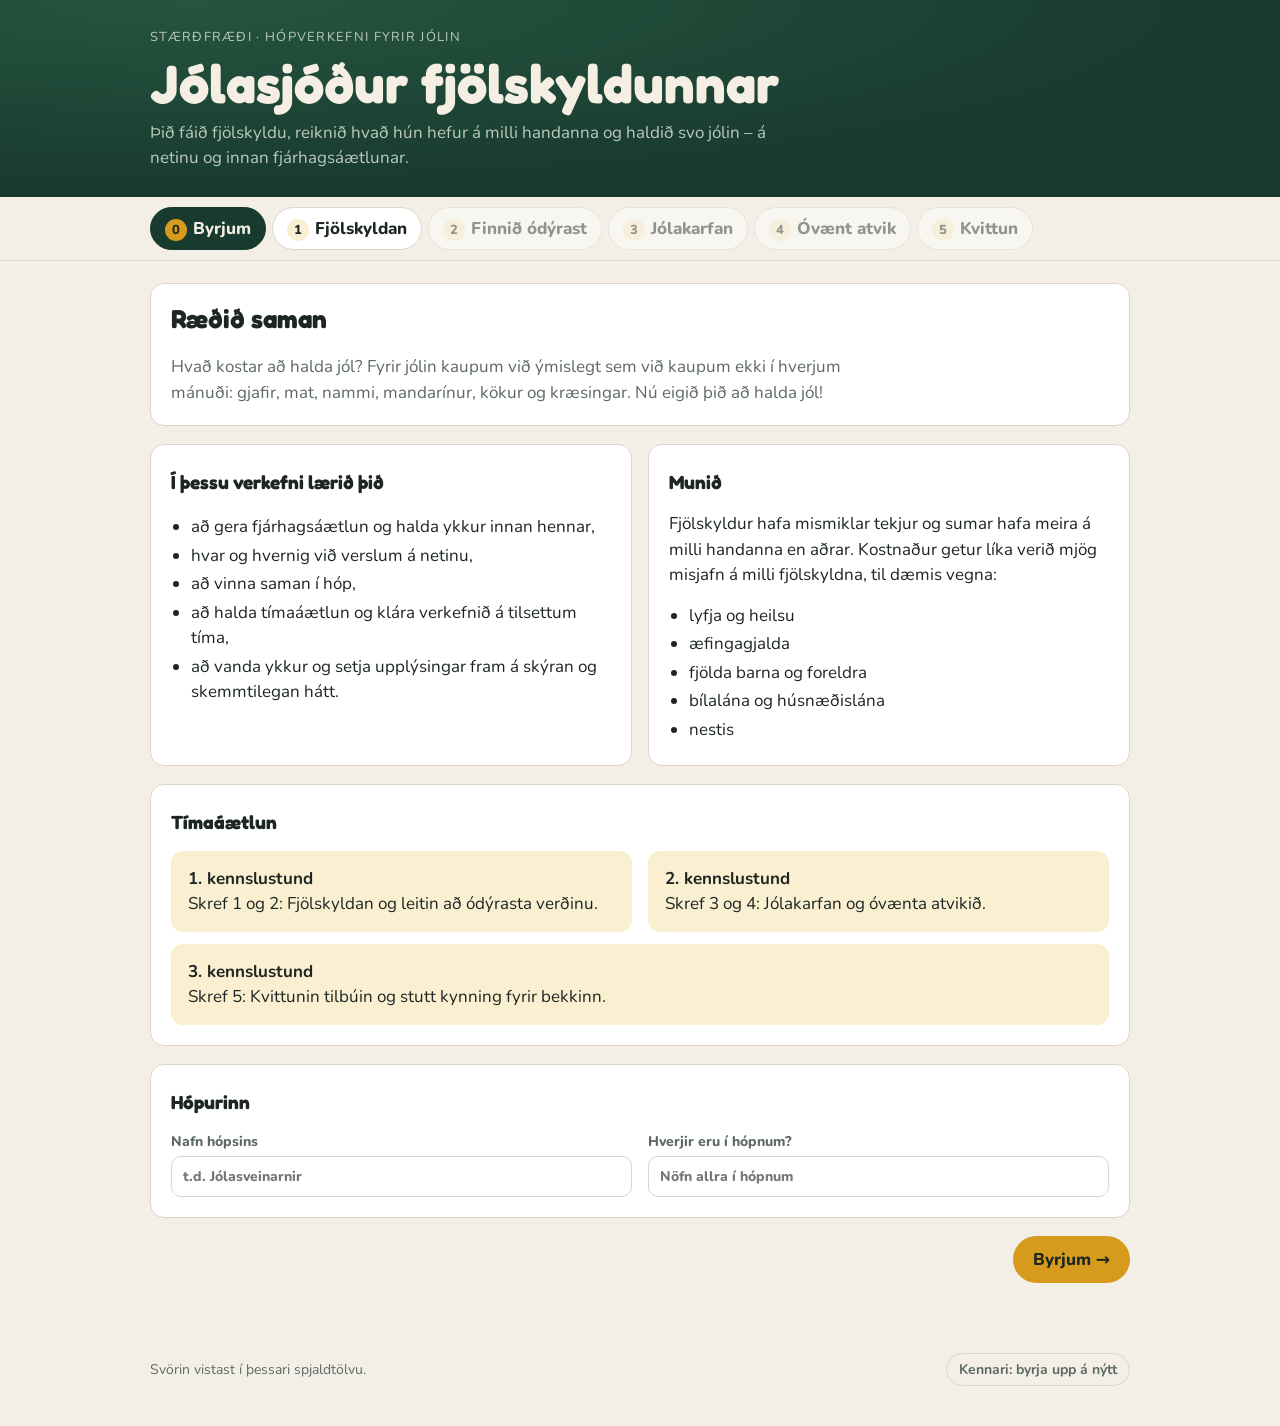
==== jolasjodur/index.html @ 1e08dea5 "Jólasjóður fjölskyldunnar: nýtt jólaverkefni í stað Sway-verkefnisins Co-Authored-By: Claude Opus 5." ====
<!doctype html>
<html lang="is">
<head>
<meta charset="utf-8">
<meta name="viewport" content="width=device-width, initial-scale=1, viewport-fit=cover">
<title>Jólasjóður fjölskyldunnar</title>
<link rel="preconnect" href="https://fonts.googleapis.com">
<link rel="stylesheet" href="https://fonts.googleapis.com/css2?family=Fredoka:wght@500;600;700&family=Nunito:wght@400;600;800&display=swap">
<style>
/* Layout: chalkboard header (same family as Kennsluhub) → step rail → one step card at a time. Receipt step prints cleanly. */
:root{
  --bg:#f3efe6; --surface:#ffffff; --ink:#1d2622; --dim:#5d6a64; --line:#ddd5c6;
  --board:#183a2f; --chalk:#f4efe2; --chalk-dim:#bcc9bf;
  --red:#b8322a; --red-soft:#f8e1dd; --green:#1f7a45; --green-soft:#dcf1e3; --gold:#d69a1c; --gold-soft:#fbefd2;
  --display:"Fredoka","Trebuchet MS",system-ui,sans-serif;
  --body:"Nunito","Segoe UI",system-ui,sans-serif;
}
@media (prefers-color-scheme:dark){:root{
  --bg:#121b17; --surface:#1b2722; --ink:#eef1ec; --dim:#a7b4ad; --line:#2f3f38;
  --red:#ff8a7c; --red-soft:#3e1f1b; --green:#6fd394; --green-soft:#183526; --gold:#f2c35a; --gold-soft:#3a2f14; color-scheme:dark}}
*,*::before,*::after{box-sizing:border-box}
html{-webkit-text-size-adjust:100%}
body{margin:0;background:var(--bg);color:var(--ink);font-family:var(--body);font-size:17px;line-height:1.5}
[hidden]{display:none!important}
h1,h2,h3{font-family:var(--display);line-height:1.15;margin:0;text-wrap:balance}
p{margin:0}
a{color:var(--green)}
button,input,select,textarea{font:inherit;color:inherit}
:focus-visible{outline:3px solid var(--gold);outline-offset:2px}
.pad{padding-left:max(16px,env(safe-area-inset-left,0px));padding-right:max(16px,env(safe-area-inset-right,0px))}
.inner{max-width:980px;margin:0 auto}

header.hero{background:var(--board);color:var(--chalk);padding-block:28px 26px;
  background-image:radial-gradient(ellipse at 15% 0%,#25553f,var(--board) 70%)}
.hero small{display:block;font-size:13px;letter-spacing:.1em;text-transform:uppercase;color:var(--chalk-dim)}
.hero h1{font-weight:700;font-size:clamp(32px,6vw,54px);margin:4px 0 6px}
.hero p{color:var(--chalk-dim);max-width:62ch}
.hero .who{margin-top:10px;font-weight:800;color:var(--chalk)}

nav.rail{position:sticky;top:0;z-index:5;background:var(--bg);border-bottom:1px solid var(--line);padding-block:10px}
.rail .inner{display:flex;gap:6px;overflow-x:auto;-webkit-overflow-scrolling:touch}
.rail button{flex:0 0 auto;border:1.5px solid var(--line);background:var(--surface);border-radius:999px;padding:8px 14px;font-weight:800;cursor:pointer;white-space:nowrap}
.rail button[aria-current="step"]{background:var(--board);color:var(--chalk);border-color:var(--board)}
.rail button:disabled{opacity:.45;cursor:not-allowed}
.rail .n{display:inline-grid;place-items:center;width:22px;height:22px;border-radius:50%;background:var(--gold-soft);color:var(--ink);font-size:13px;margin-right:6px}
.rail button[aria-current="step"] .n{background:var(--gold);color:#1d2622}

main{padding-block:22px 70px}
main .inner{display:flex;flex-direction:column;gap:18px}
.card{background:var(--surface);border:1.5px solid var(--line);border-radius:14px;padding:20px}
.card h2{font-size:26px;margin-bottom:8px}
.card h3{font-size:19px;margin:6px 0 6px}
.lead{color:var(--dim);max-width:68ch}
.stack{display:flex;flex-direction:column;gap:12px}
.cols{display:grid;grid-template-columns:1fr 1fr;gap:16px}
@media (max-width:720px){.cols{grid-template-columns:1fr}}
ul.clean{margin:0;padding-left:20px}
ul.clean li{margin:3px 0}
.box{border-radius:12px;padding:14px 16px;border:1.5px solid var(--line)}
.box.gold{background:var(--gold-soft);border-color:transparent}
.box.green{background:var(--green-soft);border-color:transparent}
.box.red{background:var(--red-soft);border-color:transparent}
.btn{border:0;border-radius:999px;padding:11px 20px;font-weight:800;cursor:pointer;background:var(--board);color:var(--chalk)}
.btn.gold{background:var(--gold);color:#1d2622}
.btn.ghost{background:transparent;color:var(--ink);border:1.5px solid var(--line)}
.btn.small{padding:6px 12px;font-size:14px}
.btn:disabled{opacity:.45;cursor:not-allowed}
.row{display:flex;gap:10px;flex-wrap:wrap;align-items:center}
.right{margin-left:auto}
label.f{display:flex;flex-direction:column;gap:4px;font-size:14px;font-weight:800;color:var(--dim)}
input[type=text],input[type=number],input[inputmode],select,textarea{background:var(--surface);border:1.5px solid var(--line);border-radius:10px;padding:9px 11px;min-width:0;width:100%}
textarea{min-height:84px;resize:vertical}
.stores{display:flex;flex-wrap:wrap;gap:8px}
.stores a{display:inline-block;padding:6px 12px;border-radius:999px;background:var(--surface);border:1.5px solid var(--line);text-decoration:none;color:var(--ink);font-weight:700;font-size:15px}

/* fjölskylduspjald */
.famcard{border-radius:16px;overflow:hidden;border:2px solid var(--board)}
.famcard .top{background:var(--board);color:var(--chalk);padding:14px 18px}
.famcard .top h3{font-size:24px;margin:0}
.famcard .top p{color:var(--chalk-dim)}
.famcard .body{padding:16px 18px;display:grid;grid-template-columns:1fr 1.3fr;gap:18px;background:var(--surface)}
@media (max-width:720px){.famcard .body{grid-template-columns:1fr}}
table.money{width:100%;border-collapse:collapse;font-variant-numeric:tabular-nums}
table.money td{padding:5px 0;border-bottom:1px dashed var(--line)}
table.money td:last-child{text-align:right;white-space:nowrap;padding-left:10px}
table.money tr.inc td{font-weight:800;color:var(--green);border-bottom:2px solid var(--line)}
.draw{display:grid;place-items:center;gap:14px;padding:30px 10px;text-align:center}
.deck{width:150px;height:200px;border-radius:14px;background:repeating-linear-gradient(45deg,var(--red),var(--red) 12px,#a02a23 12px,#a02a23 24px);
  border:6px solid var(--surface);box-shadow:0 0 0 2px var(--red),6px 6px 0 var(--line);display:grid;place-items:center;color:#fff;font-family:var(--display);font-size:22px}
.deck.gold{background:repeating-linear-gradient(45deg,var(--gold),var(--gold) 12px,#c58b12 12px,#c58b12 24px);box-shadow:0 0 0 2px var(--gold),6px 6px 0 var(--line)}
.flip{animation:flip .6s ease}
@keyframes flip{0%{transform:rotateY(90deg)}100%{transform:rotateY(0)}}
@media (prefers-reduced-motion:reduce){.flip{animation:none}}
.msg{font-weight:800;border-radius:10px;padding:10px 14px}
.msg.ok{background:var(--green-soft);color:var(--green)}
.msg.bad{background:var(--red-soft);color:var(--red)}

/* leit */
.hunt{border:1.5px solid var(--line);border-radius:14px;padding:16px;display:flex;flex-direction:column;gap:10px}
.hunt.done{border-color:var(--green)}
.hunt .head{display:flex;gap:10px;align-items:baseline;flex-wrap:wrap}
.hunt .head h3{margin:0}
.badge{font-size:12px;font-weight:800;letter-spacing:.06em;text-transform:uppercase;padding:3px 9px;border-radius:999px;background:var(--gold-soft)}
.badge.ok{background:var(--green-soft);color:var(--green)}
.prices{display:grid;grid-template-columns:28px 1fr 150px;gap:8px;align-items:center}
.prices .num{font-weight:800;color:var(--dim);text-align:center}
.prices .cheap input{border-color:var(--green);background:var(--green-soft)}
.star{color:var(--green);font-weight:800;font-size:14px}

/* karfa */
.sticky-sum{position:sticky;top:58px;z-index:4}
.sum{display:grid;grid-template-columns:repeat(3,1fr);gap:10px;background:var(--surface);border:1.5px solid var(--line);border-radius:14px;padding:12px 16px}
.sum div{display:flex;flex-direction:column}
.sum span{font-size:13px;font-weight:800;color:var(--dim);text-transform:uppercase;letter-spacing:.05em}
.sum b{font-family:var(--display);font-size:24px;font-weight:600;font-variant-numeric:tabular-nums}
.sum .over b{color:var(--red)}
.bar{grid-column:1/-1;height:10px;border-radius:999px;background:var(--line);overflow:hidden}
.bar i{display:block;height:100%;background:var(--green);transition:width .3s}
.bar.over i{background:var(--red)}
.lines{display:flex;flex-direction:column;gap:10px}
.line{display:grid;grid-template-columns:1.1fr 1.6fr 1.1fr .9fr .55fr auto;gap:8px;align-items:end;border:1.5px solid var(--line);border-radius:12px;padding:10px}
.line .tot{font-weight:800;font-variant-numeric:tabular-nums;white-space:nowrap;padding-bottom:9px}
.line .x{border:0;background:transparent;font-size:20px;cursor:pointer;color:var(--dim);padding:6px 8px}
.line .handa{grid-column:1/-1}
@media (max-width:700px){.line{grid-template-columns:1fr 1fr}.line .tot{padding:0}}
.fixed{display:flex;gap:12px;align-items:baseline;flex-wrap:wrap;background:var(--gold-soft);border-radius:12px;padding:10px 14px}
.fixed .c{font-weight:800;min-width:150px}
.fixed .v{flex:1 1 200px}
.fixed .s{color:var(--dim)}
.fixed .tot{font-weight:800;margin-left:auto;font-variant-numeric:tabular-nums}
.checks{list-style:none;margin:0;padding:0;display:flex;flex-direction:column;gap:6px}
.checks li{display:flex;gap:8px;align-items:flex-start}
.checks li::before{content:"○";font-weight:800;color:var(--dim);width:18px;flex:none}
.checks li.ok::before{content:"✓";color:var(--green)}
.checks li.ok{color:var(--dim)}

/* atvik */
.event{border-radius:16px;border:2px solid var(--gold);background:var(--gold-soft);padding:20px;display:flex;flex-direction:column;gap:8px}
.event h3{font-size:26px;margin:0}
.event .amt{font-family:var(--display);font-size:28px;font-weight:600}
.event .amt.minus{color:var(--red)}
.event .amt.plus{color:var(--green)}

/* kvittun */
.receipt{max-width:460px;margin:0 auto;background:#fffdf7;color:#1d2622;border:1.5px solid #ddd5c6;border-radius:6px;padding:22px 22px 26px;
  font-family:ui-monospace,"SF Mono",Menlo,Consolas,monospace;font-size:14px;line-height:1.5;
  -webkit-mask:radial-gradient(circle 7px at 50% 100%,#0000 98%,#000) 50% 100%/18px 100% repeat-x;mask:none}
.receipt h3{font-family:var(--display);text-align:center;font-size:22px;margin:0}
.receipt .c{text-align:center}
.receipt hr{border:0;border-top:1.5px dashed #b9b2a3;margin:10px 0}
.receipt .r{display:flex;justify-content:space-between;gap:10px}
.receipt .r span:first-child{overflow:hidden;text-overflow:ellipsis}
.receipt .r span:last-child{white-space:nowrap}
.receipt .cat{font-weight:700;margin-top:8px;text-transform:uppercase;font-size:12.5px;letter-spacing:.06em}
.receipt .store{color:#6b6559;font-size:12.5px}
.receipt .big{font-weight:700;font-size:16px}
.qa{display:flex;flex-direction:column;gap:14px}
.print-answers{display:none}

footer{padding-block:0 40px;color:var(--dim);font-size:14px}
footer .inner{display:flex;gap:10px;flex-wrap:wrap;align-items:center}
footer button{border:1.5px solid var(--line);background:transparent;border-radius:999px;padding:5px 12px;font-weight:700;cursor:pointer;font-size:14px}

@media print{
  header.hero,nav.rail,footer,.noprint,.btn{display:none!important}
  body{background:#fff;font-size:12pt}
  .card{border:0;padding:0}
  .receipt{border:1px solid #999}
  textarea{display:none}
  .print-answers{display:block;white-space:pre-wrap;border-left:3px solid #999;padding-left:10px;margin-top:4px}
}
</style>
</head>
<body>
<header class="hero pad"><div class="inner">
  <small>Stærðfræði · Hópverkefni fyrir jólin</small>
  <h1>Jólasjóður fjölskyldunnar</h1>
  <p>Þið fáið fjölskyldu, reiknið hvað hún hefur á milli handanna og haldið svo jólin – á netinu og innan fjárhagsáætlunar.</p>
  <p class="who" id="whoLine" hidden></p>
</div></header>

<nav class="rail pad" aria-label="Skref"><div class="inner" id="rail"></div></nav>

<main class="pad"><div class="inner" id="main"></div></main>

<footer class="pad"><div class="inner">
  <span>Svörin vistast í þessari spjaldtölvu.</span>
  <button id="reset" class="right">Kennari: byrja upp á nýtt</button>
</div></footer>

<script>
/* ============ GÖGN ============ */
const FAM=[
 {nafn:"Fjölskyldan á Hólabraut 4",
  folk:["Mamma","Pabbi","Sara (12 ára)","Óli (8 ára)"],aukagjafir:["Amma og afi (ein sameiginleg gjöf)"],
  laun:1002000,
  utgjold:[["Húsnæðislán",289000],["Bílalán",54000],["Matur og heimilisvörur (venjulegur mánuður)",176000],["Rafmagn, hiti og net",31500],
   ["Tryggingar",38000],["Bensín",32000],["Æfingagjöld (fótbolti og fimleikar)",26500],["Nesti og mötuneyti",24000],["Símar",14000],["Föt og annað",45000],["Sparnaður",60000]]},
 {nafn:"Fjölskyldan í Lækjargötu 11",
  folk:["Mamma","Embla (10 ára)"],aukagjafir:["Afi"],
  laun:612000,
  utgjold:[["Húsaleiga",238000],["Matur og heimilisvörur (venjulegur mánuður)",98000],["Rafmagn, hiti og net",22000],["Strætókort",10500],
   ["Símar",9000],["Tryggingar",12000],["Æfingagjöld (sund)",9500],["Nesti og mötuneyti",12500],["Lyf og heilsa (tannréttingar)",18000],["Föt og annað",25000],["Námslán",22000]]},
 {nafn:"Fjölskyldan í Melgerði 7",
  folk:["Pabbi","Ari (13 ára)","Hekla (11 ára)","Birta (6 ára)"],aukagjafir:["Amma"],
  laun:784000,
  utgjold:[["Húsnæðislán",236000],["Bílalán",41000],["Matur og heimilisvörur (venjulegur mánuður)",162000],["Rafmagn, hiti og net",28000],
   ["Tryggingar",29000],["Bensín",24000],["Æfingagjöld (handbolti, dans og sund)",34500],["Nesti og mötuneyti",36000],["Frístund",18000],["Símar",13000],["Föt og annað",38000]]},
 {nafn:"Fjölskyldan á Sólvallagötu 2",
  folk:["Mamma","Pabbi","Kári (11 ára)","Amma Gunna (býr hjá þeim)"],aukagjafir:["Frænka"],
  laun:1180000,
  utgjold:[["Húsnæðislán",334000],["Bílalán",67000],["Matur og heimilisvörur (venjulegur mánuður)",172000],["Rafmagn, hiti og net",33000],
   ["Tryggingar",44000],["Bensín",30000],["Lyf og heilsa (lyf ömmu)",27500],["Æfingagjöld (píanó og körfubolti)",31000],["Nesti og mötuneyti",12000],["Símar",18000],["Föt og annað",48000],["Sparnaður",75000]]},
 {nafn:"Fjölskyldan á Heiðarbraut 20",
  folk:["Mamma","Pabbi","Ísak (13 ára)","Sól (10 ára)","Dagur (7 ára)","Lilja (3 ára)"],aukagjafir:["Amma og afi (ein sameiginleg gjöf)"],
  laun:1248000,
  utgjold:[["Húsnæðislán",318000],["Bílalán",72000],["Matur og heimilisvörur (venjulegur mánuður)",248000],["Rafmagn, hiti og net",39000],
   ["Tryggingar",46000],["Bensín",41000],["Leikskóli",32000],["Æfingagjöld (fótbolti og fimleikar)",38000],["Nesti og mötuneyti",41000],["Frístund",21000],["Símar",19000],["Föt og annað",62000],["Sparnaður",40000]]},
 {nafn:"Fjölskyldan á Ásvegi 9",
  folk:["Pabbi","Mikael (12 ára)","Ylfa (9 ára)"],aukagjafir:["Amma og afi (ein sameiginleg gjöf)"],
  laun:702000,
  utgjold:[["Húsaleiga",265000],["Matur og heimilisvörur (venjulegur mánuður)",128000],["Rafmagn, hiti og net",24000],["Strætókort",10500],
   ["Tryggingar",15000],["Æfingagjöld (skák og frjálsar íþróttir)",17500],["Nesti og mötuneyti",24000],["Lyf og heilsa (gleraugu)",14000],["Símar",12000],["Föt og annað",32000]]},
 {nafn:"Fjölskyldan í Tjarnarbyggð 5",
  folk:["Mamma","Pabbi","Bjarki (11 ára)","Freyja (11 ára)","Snati (hundurinn)"],aukagjafir:["Langamma"],
  laun:1064000,
  utgjold:[["Húsnæðislán",302000],["Bílalán",49000],["Matur og heimilisvörur (venjulegur mánuður)",181000],["Hundafóður og dýralæknir",16500],
   ["Rafmagn, hiti og net",32000],["Tryggingar",41000],["Bensín",35000],["Æfingagjöld (fótbolti og fiðla)",33000],["Nesti og mötuneyti",24000],["Símar",17000],["Föt og annað",44000],["Sparnaður",50000]]},
 {nafn:"Fjölskyldan á Bakkastíg 3",
  folk:["Mamma","Pabbi","Elín (15 ára)","Emil (12 ára)","Afi (býr hjá þeim)"],aukagjafir:[],
  laun:1012000,
  utgjold:[["Húsnæðislán",276000],["Bílalán",38000],["Matur og heimilisvörur (venjulegur mánuður)",189000],["Rafmagn, hiti og net",31000],
   ["Tryggingar",39000],["Bensín",29000],["Lyf og heilsa (lyf afa og tannlæknir)",24500],["Æfingagjöld (hestamennska og körfubolti)",42000],["Nesti og mötuneyti",24000],["Símar",21000],["Föt og annað",46000],["Sparnaður",60000]]}
];
const ATVIK=[
 {t:"Þvottavélin bilar!",d:"Viðgerðin kostar 38.000 kr. Upphæðin dregst frá jólasjóðnum.",a:-38000},
 {t:"Vinningur!",d:"Fjölskyldan vann 15.000 kr. í jólahappdrætti skólans. Upphæðin bætist við jólasjóðinn.",a:15000},
 {t:"Gestir í mat",d:"Tveir góðir vinir koma óvænt í mat á aðfangadagskvöld. Bætið við mat fyrir tvo í viðbót í körfuna – passið að jólasteikin dugi fyrir alla.",a:0},
 {t:"Ísskápurinn bilar!",d:"Það þarf að gera við ísskápinn fyrir jólin. Viðgerðin kostar 29.000 kr.",a:-29000},
 {t:"Gjafabréf",d:"Frænka ykkar gefur fjölskyldunni 10.000 kr. gjafabréf í matvöruverslun. Upphæðin bætist við jólasjóðinn.",a:10000},
 {t:"Jólaljósin",d:"Öll jólaljósin hækka rafmagnsreikninginn um 7.500 kr.",a:-7500},
 {t:"Uppselt!",d:"Jólagjöfin sem þið funduð í leitinni er uppseld alls staðar. Finnið aðra gjöf á svipuðu verði og breytið körfunni.",a:0},
 {t:"Afsláttur!",d:"Ein verslun er með 20% afslátt af leikföngum og spilum. Finnið eina gjöf þar, reiknið nýja verðið og setjið það í körfuna.",a:0},
 {t:"Mótsgjald",d:"Eitt barnið kemst á íþróttamót í janúar. Mótsgjaldið, 18.000 kr., þarf að greiða strax.",a:-18000},
 {t:"Jólabónus",d:"Vinnustaður foreldris gefur 25.000 kr. jólabónus. Upphæðin bætist við jólasjóðinn.",a:25000},
 {t:"Brotinn skjár",d:"Sími foreldris dettur í gólfið og skjárinn brotnar. Viðgerðin kostar 24.000 kr.",a:-24000},
 {t:"Óvæntur gestur",d:"Frændi ykkar kemur heim frá útlöndum og verður hjá ykkur um jólin. Hann þarf líka jólagjöf! Hann hefur bæst við gjafalistann.",a:0,nyr:"Frændi"}
];
const LEIT=[
 {id:"kjot",t:"Jólasteikin",cat:"Jólamatur",d:"Veljið hvað fjölskyldan borðar á aðfangadagskvöld, t.d. hamborgarhrygg, lambalæri, kalkún eða hnetusteik. Reiknið með um 350 g á mann og skrifið verðið fyrir allt magnið sem þið þurfið."},
 {id:"mand",t:"Mandarínur",cat:"Sætindi og ávextir",d:"Einn kassi af mandarínum."},
 {id:"konf",t:"Konfekt",cat:"Sætindi og ávextir",d:"Einn konfektkassi. Berið saman sömu stærð af kassa."},
 {id:"ol",t:"Jólaöl",cat:"Drykkir",d:"Nóg jólaöl fyrir alla á aðfangadagskvöld. Reiknið með um hálfum lítra á mann."},
 {id:"gjof",t:"Ein jólagjöf",cat:"Gjafir",d:"Veljið eina gjöf og finnið nákvæmlega sömu vöru í þremur verslunum.",gjof:true}
];
const CATS=["Jólamatur","Meðlæti","Eftirréttur","Sætindi og ávextir","Drykkir","Gjafir","Skraut og annað"];
const BUDIR=["Bónus","Krónan","Nettó","Hagkaup","Heimkaup","Fjarðarkaup","Elko","Penninn Eymundsson","A4","Rúmfatalagerinn","Byko","Húsasmiðjan","Útilíf","Kids Coolshop"];
const TENGLAR=[["Krónan","https://kronan.is"],["Nettó","https://netto.is"],["Hagkaup","https://hagkaup.is"],["Heimkaup","https://heimkaup.is"],["Bónus","https://bonus.is"],["Elko","https://elko.is"],["Penninn Eymundsson","https://penninn.is"],["A4","https://a4.is"]];
const STEPS=["Byrjum","Fjölskyldan","Finnið ódýrast","Jólakarfan","Óvænt atvik","Kvittun"];
const SPURN=[
 "Hvað kostuðu jólin hjá fjölskyldunni ykkar samtals og hvað var mikið eftir í jólasjóðnum?",
 "Í hvaða verslunum fannst ykkur ódýrast að versla? Kom eitthvað verð ykkur á óvart?",
 "Hverju þurftuð þið að sleppa eða breyta til að halda ykkur innan fjárhagsáætlunar?",
 "Hvaða áhrif hafði óvænta atvikið á jólin ykkar?",
 "Ef fjölskyldan hefði haft 50.000 kr. minna, hverju hefðuð þið sleppt?"
];

/* ============ STAÐA ============ */
const KEY="jolasjodur-v1";
const fresh=()=>({step:0,hopur:"",nofn:"",fam:null,sjodurSvar:"",sjodurOk:false,tilraunir:0,
  leit:Object.fromEntries(LEIT.map(l=>[l.id,{vara:"",handa:"",v:[{b:"",p:""},{b:"",p:""},{b:"",p:""}]}])),
  karfa:[],atvik:null,svor:SPURN.map(()=>"")});
let S=fresh();
try{const r=localStorage.getItem(KEY);if(r)S=Object.assign(fresh(),JSON.parse(r));}catch(e){}
const save=()=>{try{localStorage.setItem(KEY,JSON.stringify(S));}catch(e){}};

/* ============ HJÁLP ============ */
const kr=n=>String(Math.round(n)).replace(/\B(?=(\d{3})+(?!\d))/g,".")+" kr.";
const num=s=>{const v=parseFloat(String(s??"").replace(/\s|\./g,"").replace(",","."));return isFinite(v)?v:NaN;};
const esc=s=>String(s??"").replace(/[&<>"]/g,c=>({"&":"&amp;","<":"&lt;",">":"&gt;",'"':"&quot;"}[c]));
const $=id=>document.getElementById(id);
const fam=()=>S.fam==null?null:FAM[S.fam];
const utgjold=f=>f.utgjold.reduce((a,u)=>a+u[1],0);
const sjodur=()=>fam()?fam().laun-utgjold(fam()):0;
const atvikUpph=()=>S.atvik==null?0:ATVIK[S.atvik].a;
const heildarSjodur=()=>sjodur()+atvikUpph();
const vidtakendur=()=>{const f=fam();if(!f)return[];const l=[...f.folk,...f.aukagjafir];if(S.atvik!=null&&ATVIK[S.atvik].nyr)l.push(ATVIK[S.atvik].nyr);return l;};
function odyrast(id){const L=S.leit[id];let best=null;
  L.v.forEach((r,i)=>{const p=num(r.p);if(r.b.trim()&&p>0&&(best==null||p<num(L.v[best].p)))best=i;});
  return best;}
const leitBuin=id=>{const L=S.leit[id];return L.vara.trim()&&L.v.every(r=>r.b.trim()&&num(r.p)>0)&&(!LEIT.find(l=>l.id===id).gjof||L.handa);};
function allarLinur(){
  const out=[];
  for(const l of LEIT){if(!leitBuin(l.id))continue;const L=S.leit[l.id],i=odyrast(l.id);
    out.push({cat:l.cat,vara:L.vara,b:L.v[i].b,verd:num(L.v[i].p),magn:1,handa:L.handa,leit:true});}
  for(const k of S.karfa)out.push({...k,verd:num(k.verd),magn:num(k.magn)||0});
  return out;}
const linaSamtals=l=>(isFinite(l.verd)?l.verd:0)*(isFinite(l.magn)?l.magn:0);
const eytt=()=>allarLinur().reduce((a,l)=>a+linaSamtals(l),0);
function opinn(i){
  if(i<=1)return true;
  if(!S.sjodurOk)return false;
  if(i<=3)return true;
  if(i===4)return allarLinur().length>=6;
  return S.atvik!=null;}

/* ============ TEIKNING ============ */
function rail(){
  $("rail").innerHTML=STEPS.map((s,i)=>`<button data-step="${i}" ${S.step===i?'aria-current="step"':""} ${opinn(i)?"":"disabled"}><span class="n">${i}</span>${s}</button>`).join("");
  const w=$("whoLine");
  if(S.hopur||S.nofn){w.hidden=false;w.textContent=[S.hopur,S.nofn].filter(Boolean).join(" · ");}else w.hidden=true;
}
function go(i){if(!opinn(i))return;S.step=i;save();render();window.scrollTo({top:0,behavior:"smooth"});}
function nextBtn(i,txt){return `<div class="row noprint"><button class="btn gold right" data-go="${i}" ${opinn(i)?"":"disabled"}>${txt||"Áfram"} →</button></div>`;}

const V=[];
V[0]=()=>`
<section class="card stack">
  <h2>Ræðið saman</h2>
  <p class="lead">Hvað kostar að halda jól? Fyrir jólin kaupum við ýmislegt sem við kaupum ekki í hverjum mánuði: gjafir, mat, nammi, mandarínur, kökur og kræsingar. Nú eigið þið að halda jól!</p>
</section>
<section class="cols">
  <div class="card stack">
    <h3>Í þessu verkefni lærið þið</h3>
    <ul class="clean">
      <li>að gera fjárhagsáætlun og halda ykkur innan hennar,</li>
      <li>hvar og hvernig við verslum á netinu,</li>
      <li>að vinna saman í hóp,</li>
      <li>að halda tímaáætlun og klára verkefnið á tilsettum tíma,</li>
      <li>að vanda ykkur og setja upplýsingar fram á skýran og skemmtilegan hátt.</li>
    </ul>
  </div>
  <div class="card stack">
    <h3>Munið</h3>
    <p>Fjölskyldur hafa mismiklar tekjur og sumar hafa meira á milli handanna en aðrar. Kostnaður getur líka verið mjög misjafn á milli fjölskyldna, til dæmis vegna:</p>
    <ul class="clean"><li>lyfja og heilsu</li><li>æfingagjalda</li><li>fjölda barna og foreldra</li><li>bílalána og húsnæðislána</li><li>nestis</li></ul>
  </div>
</section>
<section class="card stack">
  <h3>Tímaáætlun</h3>
  <div class="cols">
    <div class="box gold"><b>1. kennslustund</b><br>Skref 1 og 2: Fjölskyldan og leitin að ódýrasta verðinu.</div>
    <div class="box gold"><b>2. kennslustund</b><br>Skref 3 og 4: Jólakarfan og óvænta atvikið.</div>
  </div>
  <div class="box gold"><b>3. kennslustund</b><br>Skref 5: Kvittunin tilbúin og stutt kynning fyrir bekkinn.</div>
</section>
<section class="card stack">
  <h3>Hópurinn</h3>
  <div class="cols">
    <label class="f">Nafn hópsins<input type="text" id="hopur" value="${esc(S.hopur)}" placeholder="t.d. Jólasveinarnir"></label>
    <label class="f">Hverjir eru í hópnum?<input type="text" id="nofn" value="${esc(S.nofn)}" placeholder="Nöfn allra í hópnum"></label>
  </div>
</section>
${nextBtn(1,"Byrjum")}`;

V[1]=()=>{
  const f=fam();
  if(!f)return `<section class="card"><h2>Skref 1: Fjölskyldan ykkar</h2>
   <p class="lead">Hver hópur fær eina fjölskyldu. Hún hefur sínar tekjur og sín föstu útgjöld, alveg eins og alvörufjölskyldur.</p>
   <div class="draw"><div class="deck">Fjölskylda</div><button class="btn" id="drawFam">Draga fjölskylduspjald</button></div></section>`;
  const rows=f.utgjold.map(u=>`<tr><td>${esc(u[0])}</td><td>− ${kr(u[1])}</td></tr>`).join("");
  return `<section class="card stack"><h2>Skref 1: Fjölskyldan ykkar</h2>
   <div class="famcard${anim?" flip":""}"><div class="top"><h3>${esc(f.nafn)}</h3><p>${f.folk.length} í heimili</p></div>
    <div class="body">
     <div class="stack"><div><h3>Heimilisfólk</h3><ul class="clean">${f.folk.map(p=>`<li>${esc(p)}</li>`).join("")}</ul></div>
      <div><h3>Gjafir líka handa</h3>${f.aukagjafir.length?`<ul class="clean">${f.aukagjafir.map(p=>`<li>${esc(p)}</li>`).join("")}</ul>`:"<p>Engum utan heimilisins.</p>"}</div></div>
     <div><h3>Desember</h3><table class="money"><tr class="inc"><td>Laun eftir skatt</td><td>${kr(f.laun)}</td></tr>${rows}</table></div>
    </div></div>
   <div class="box gold stack">
    <b>Verkefni: Hvað er mikið eftir í jólasjóðinn?</b>
    <p>Dragið öll föstu útgjöldin frá laununum. Það sem er eftir er jólasjóðurinn ykkar. Reiknið saman og skrifið svarið.</p>
    <div class="row"><input type="text" inputmode="numeric" id="sjodurSvar" value="${esc(S.sjodurSvar)}" placeholder="Svar í krónum" style="max-width:220px" ${S.sjodurOk?"disabled":""}>
     ${S.sjodurOk?"":`<button class="btn" id="checkSjodur">Athuga</button>`}</div>
    <div id="sjodurMsg">${S.sjodurOk?`<p class="msg ok">Rétt! Jólasjóðurinn ykkar er ${kr(sjodur())}</p>`:""}</div>
   </div></section>${nextBtn(2)}`;
};

V[2]=()=>`
<section class="card stack"><h2>Skref 2: Finnið ódýrast</h2>
 <p class="lead">Skoðið verð á netinu og finnið hvar þessar vörur eru ódýrastar. Skráið verðið í <b>þremur</b> verslunum fyrir hverja vöru. Ódýrasta verðið fer sjálfkrafa í jólakörfuna.</p>
 <div class="stores">${TENGLAR.map(([n,u])=>`<a href="${u}" target="_blank" rel="noopener">${n} ↗</a>`).join("")}</div>
 <p class="lead" style="font-size:15px">Ef verðið sést ekki á vef einnar verslunar, prófið þá aðra.</p>
</section>
${LEIT.map(l=>{const L=S.leit[l.id];return `
<section class="hunt" id="hunt-${l.id}">
 <div class="head"><h3>${l.t}</h3><span class="badge" id="badge-${l.id}"></span></div>
 <p class="lead">${l.d}</p>
 <div class="cols"><label class="f">Hvaða vöru völduð þið?<input type="text" data-leit="${l.id}" data-k="vara" value="${esc(L.vara)}" placeholder="Vöruheiti og magn"></label>
 ${l.gjof?`<label class="f">Handa hverjum?<select data-leit="${l.id}" data-k="handa"><option value="">Veljið…</option>${vidtakendur().map(p=>`<option${p===L.handa?" selected":""}>${esc(p)}</option>`).join("")}</select></label>`:""}</div>
 <div class="prices">${L.v.map((r,i)=>`<span class="num">${i+1}</span>
  <input type="text" list="budir" data-leit="${l.id}" data-i="${i}" data-k="b" value="${esc(r.b)}" placeholder="Verslun" aria-label="Verslun ${i+1}">
  <input type="text" inputmode="numeric" data-leit="${l.id}" data-i="${i}" data-k="p" value="${esc(r.p)}" placeholder="Verð (kr.)" aria-label="Verð ${i+1}">`).join("")}</div>
 <p class="star" id="star-${l.id}"></p>
</section>`;}).join("")}
<datalist id="budir">${BUDIR.map(b=>`<option value="${b}">`).join("")}</datalist>
${nextBtn(3)}`;

function updLeit(){for(const l of LEIT){const done=leitBuin(l.id),i=odyrast(l.id),el=$("hunt-"+l.id);if(!el)continue;
  el.classList.toggle("done",!!done);
  $("badge-"+l.id).className="badge"+(done?" ok":"");$("badge-"+l.id).textContent=done?"Komið í körfuna":"Vantar";
  el.querySelectorAll("[data-i]").forEach(inp=>{inp.style.borderColor="";inp.style.background="";});
  if(i!=null)el.querySelectorAll(`[data-i="${i}"]`).forEach(inp=>{inp.style.borderColor="var(--green)";inp.style.background="var(--green-soft)";});
  $("star-"+l.id).textContent=i!=null?`Ódýrast hingað til: ${S.leit[l.id].v[i].b} – ${kr(num(S.leit[l.id].v[i].p))}`:"";}}

V[3]=()=>{
  const fixed=allarLinur().filter(l=>l.leit);
  return `
<div class="sticky-sum noprint" id="sumbox"></div>
<section class="card stack"><h2>Skref 3: Jólakarfan</h2>
 <p class="lead">Nú setjið þið saman jólin. Vörurnar úr leitinni eru þegar komnar í körfuna. Bætið við því sem vantar, finnið verðin á netinu og passið að fara ekki yfir jólasjóðinn.</p>
 <div class="box"><h3>Það sem þarf að vera í körfunni</h3><ul class="checks" id="checks"></ul></div>
</section>
<section class="card stack">
 <h3>Úr leitinni</h3>
 <div class="lines">${fixed.length?fixed.map(l=>`<div class="fixed"><span class="c">${esc(l.cat)}</span><span class="v">${esc(l.vara)}${l.handa?` – handa ${esc(l.handa)}`:""}</span><span class="s">${esc(l.b)}</span><span class="tot">${kr(l.verd)}</span></div>`).join(""):`<p class="lead">Engin vara er komin úr leitinni enn. Klárið skref 2.</p>`}</div>
 <h3 style="margin-top:10px">Annað í körfuna</h3>
 <div class="lines" id="lines">${S.karfa.map((k,i)=>lineHtml(k,i)).join("")}</div>
 <div class="row"><button class="btn" id="addLine">+ Bæta við vöru</button></div>
</section>
<datalist id="budir">${BUDIR.map(b=>`<option value="${b}">`).join("")}</datalist>
${nextBtn(4,"Draga óvænt atvik")}`;};
function lineHtml(k,i){return `<div class="line" data-row="${i}">
 <label class="f">Flokkur<select data-r="${i}" data-k="cat">${CATS.map(c=>`<option${c===k.cat?" selected":""}>${c}</option>`).join("")}</select></label>
 <label class="f">Vara<input type="text" data-r="${i}" data-k="vara" value="${esc(k.vara)}" placeholder="t.d. rauðkál"></label>
 <label class="f">Verslun<input type="text" list="budir" data-r="${i}" data-k="b" value="${esc(k.b)}"></label>
 <label class="f">Verð á stk.<input type="text" inputmode="numeric" data-r="${i}" data-k="verd" value="${esc(k.verd)}"></label>
 <label class="f">Fjöldi<input type="text" inputmode="numeric" data-r="${i}" data-k="magn" value="${esc(k.magn)}"></label>
 <div class="row" style="gap:2px;flex-wrap:nowrap"><span class="tot" id="tot-${i}">${kr(linaSamtals({verd:num(k.verd),magn:num(k.magn)}))}</span><button class="x" data-del="${i}" aria-label="Eyða línu">×</button></div>
 ${k.cat==="Gjafir"?`<label class="f handa">Handa hverjum?<select data-r="${i}" data-k="handa"><option value="">Veljið…</option>${vidtakendur().map(p=>`<option${p===k.handa?" selected":""}>${esc(p)}</option>`).join("")}</select></label>`:""}
</div>`;}
function sumHtml(){const s=heildarSjodur(),e=eytt(),eft=s-e,over=eft<0,pct=s>0?Math.min(100,e/s*100):100;
  return `<div class="sum"><div><span>Jólasjóður</span><b>${kr(s)}</b></div><div><span>Búið að eyða</span><b>${kr(e)}</b></div>
   <div class="${over?"over":""}"><span>${over?"Yfir!":"Eftir"}</span><b>${kr(Math.abs(eft))}</b></div>
   <div class="bar${over?" over":""}"><i style="width:${over?100:pct}%"></i></div></div>`;}
function krofur(){
  const L=allarLinur(),n=c=>L.filter(l=>l.cat===c&&l.vara&&l.vara.trim()&&linaSamtals(l)>0).length;
  const gjafir=new Set(L.filter(l=>l.cat==="Gjafir"&&l.handa).map(l=>l.handa));
  const out=[
   [leitBuin("kjot"),"Jólasteik (úr skrefi 2)"],
   [n("Meðlæti")>=2,`Að minnsta kosti tvenns konar meðlæti (komið: ${n("Meðlæti")})`],
   [n("Eftirréttur")>=1,"Eftirréttur"],
   [n("Sætindi og ávextir")>=3,`Mandarínur, konfekt og eitthvað fleira sætt, t.d. smákökur (komið: ${n("Sætindi og ávextir")})`],
   [n("Drykkir")>=1,"Drykkir"]];
  for(const p of vidtakendur())out.push([gjafir.has(p),`Gjöf handa: ${p}`]);
  out.push([heildarSjodur()-eytt()>=0,"Innan jólasjóðsins"]);
  return out;}
function updKarfa(){const sb=$("sumbox");if(sb)sb.innerHTML=sumHtml();
  const c=$("checks");if(c)c.innerHTML=krofur().map(([ok,t])=>`<li class="${ok?"ok":""}">${esc(t)}</li>`).join("");
  S.karfa.forEach((k,i)=>{const t=$("tot-"+i);if(t)t.textContent=kr(linaSamtals({verd:num(k.verd),magn:num(k.magn)}));});}

V[4]=()=>{
  if(S.atvik==null)return `<div class="sticky-sum noprint" id="sumbox"></div><section class="card"><h2>Skref 4: Óvænt atvik</h2>
   <p class="lead">Lífið fer ekki alltaf eftir áætlun! Dragið spjald og sjáið hvað gerist hjá fjölskyldunni ykkar.</p>
   <div class="draw"><div class="deck gold">?</div><button class="btn gold" id="drawEvent">Draga atvikaspjald</button></div></section>`;
  const a=ATVIK[S.atvik];
  return `<div class="sticky-sum noprint" id="sumbox"></div>
  <section class="card stack"><h2>Skref 4: Óvænt atvik</h2>
   <div class="event${anim?" flip":""}"><h3>${esc(a.t)}</h3><p>${esc(a.d)}</p>
    ${a.a?`<div class="amt ${a.a<0?"minus":"plus"}">${a.a<0?"−":"+"} ${kr(Math.abs(a.a))}</div>`:""}</div>
   <div class="box stack"><b>Hvað þurfið þið að gera?</b>
    <p>${a.a<0?"Jólasjóðurinn hefur minnkað. Ef þið eruð komin yfir þurfið þið að fara aftur í jólakörfuna og finna ódýrari vörur eða sleppa einhverju."
      :a.a>0?"Jólasjóðurinn hefur stækkað. Ræðið saman hvort þið viljið nota peninginn eða geyma hann."
      :"Farið aftur í jólakörfuna og gerið breytingarnar sem spjaldið segir til um."}</p>
    <div class="row"><button class="btn ghost" data-go="3">← Aftur í jólakörfuna</button></div></div>
  </section>${nextBtn(5,"Klára kvittunina")}`;};

V[5]=()=>{
  const f=fam(),L=allarLinur(),a=S.atvik!=null?ATVIK[S.atvik]:null,e=eytt(),s=heildarSjodur();
  const byCat=CATS.map(c=>[c,L.filter(l=>l.cat===c&&linaSamtals(l)>0)]).filter(([,x])=>x.length);
  const vantar=krofur().filter(([ok])=>!ok);
  return `
<section class="card stack noprint"><h2>Skref 5: Kvittun og kynning</h2>
 <p class="lead">Hér er jólakvittunin ykkar. Svarið spurningunum hér fyrir neðan og notið kvittunina og svörin í stuttri kynningu fyrir bekkinn (2–3 mínútur).</p>
 ${vantar.length?`<div class="box red stack"><b>Ennþá vantar:</b><ul class="clean">${vantar.map(([,t])=>`<li>${esc(t)}</li>`).join("")}</ul><div class="row"><button class="btn ghost" data-go="3">← Aftur í jólakörfuna</button></div></div>`:`<div class="box green"><b>Allt komið!</b> Karfan uppfyllir allar kröfurnar.</div>`}
</section>
<section class="card">
 <div class="receipt">
  <h3>Jólakvittun</h3>
  <p class="c">${esc(f.nafn)}</p>
  <p class="c">${esc([S.hopur,S.nofn].filter(Boolean).join(" · "))}</p>
  <hr>
  ${byCat.map(([c,x])=>`<div class="cat">${esc(c)}</div>${x.map(l=>`<div class="r"><span>${esc(l.vara)}${l.magn>1?` ×${l.magn}`:""}</span><span>${kr(linaSamtals(l))}</span></div><div class="store">${esc(l.b||"")}${l.handa?` · handa ${esc(l.handa)}`:""}</div>`).join("")}`).join("")}
  <hr>
  <div class="r"><span>Jólasjóður</span><span>${kr(sjodur())}</span></div>
  ${a&&a.a?`<div class="r"><span>Óvænt: ${esc(a.t.replace("!",""))}</span><span>${a.a<0?"−":"+"} ${kr(Math.abs(a.a))}</span></div>`:""}
  <div class="r"><span>Samtals keypt</span><span>− ${kr(e)}</span></div>
  <hr>
  <div class="r big"><span>${s-e<0?"Yfir áætlun":"Eftir"}</span><span>${kr(Math.abs(s-e))}</span></div>
  <hr><p class="c">Gleðileg jól!</p>
 </div>
</section>
<section class="card qa"><h3>Spurningar fyrir kynninguna</h3>
 ${SPURN.map((q,i)=>`<label class="f">${i+1}. ${esc(q)}<textarea data-svar="${i}">${esc(S.svor[i])}</textarea><span class="print-answers">${esc(S.svor[i])}</span></label>`).join("")}
</section>
<div class="row noprint"><button class="btn gold right" id="printBtn">Prenta kvittun og svör</button></div>`;};

let anim=false;
function render(){rail();$("main").innerHTML=V[S.step]();anim=false;
  if(S.step===2)updLeit();
  if(S.step===3||S.step===4)updKarfa();}

/* ============ ATBURÐIR ============ */
$("rail").addEventListener("click",e=>{const b=e.target.closest("[data-step]");if(b)go(+b.dataset.step);});
$("main").addEventListener("click",e=>{
  const t=e.target;
  const g=t.closest("[data-go]");if(g){go(+g.dataset.go);return;}
  if(t.id==="drawFam"){S.fam=Math.floor(Math.random()*FAM.length);anim=true;save();render();return;}
  if(t.id==="checkSjodur"){const v=num($("sjodurSvar").value);S.sjodurSvar=$("sjodurSvar").value;S.tilraunir++;
    if(v===sjodur()){S.sjodurOk=true;save();render();}
    else{save();$("sjodurMsg").innerHTML=`<p class="msg bad">Ekki alveg. ${S.tilraunir>=2?"Ábending: Leggið fyrst öll útgjöldin saman og dragið svo summuna frá laununum.":"Reiknið aftur og munið að draga <b>öll</b> útgjöldin frá."}</p>`;}
    return;}
  if(t.id==="addLine"){S.karfa.push({cat:"Meðlæti",vara:"",b:"",verd:"",magn:"1",handa:""});save();render();
    const ins=document.querySelectorAll('#lines [data-k="vara"]');if(ins.length)ins[ins.length-1].focus();return;}
  const d=t.closest("[data-del]");if(d){S.karfa.splice(+d.dataset.del,1);save();render();return;}
  if(t.id==="drawEvent"){S.atvik=Math.floor(Math.random()*ATVIK.length);anim=true;save();render();return;}
  if(t.id==="printBtn"){window.print();return;}
});
$("main").addEventListener("input",e=>{
  const t=e.target;
  if(t.id==="hopur"||t.id==="nofn"){S[t.id]=t.value;save();rail();return;}
  if(t.id==="sjodurSvar"){S.sjodurSvar=t.value;save();return;}
  if(t.dataset.leit){const L=S.leit[t.dataset.leit];if(t.dataset.i!=null)L.v[+t.dataset.i][t.dataset.k]=t.value;else L[t.dataset.k]=t.value;save();updLeit();rail();return;}
  if(t.dataset.r!=null){S.karfa[+t.dataset.r][t.dataset.k]=t.value;save();updKarfa();rail();return;}
  if(t.dataset.svar!=null){S.svor[+t.dataset.svar]=t.value;const p=t.nextElementSibling;if(p)p.textContent=t.value;save();return;}
});
$("main").addEventListener("change",e=>{const t=e.target;
  if(t.dataset.r!=null&&t.dataset.k==="cat"){render();}   /* sýna/fela „handa hverjum“ */
});
$("main").addEventListener("keydown",e=>{if(e.target.id==="sjodurSvar"&&e.key==="Enter")$("checkSjodur")?.click();});
$("reset").addEventListener("click",e=>{const b=e.currentTarget;
  if(b.dataset.sure){S=fresh();save();delete b.dataset.sure;b.textContent="Kennari: byrja upp á nýtt";render();window.scrollTo(0,0);}
  else{b.dataset.sure="1";b.textContent="Ertu viss? Allt hjá hópnum eyðist. Smelltu aftur.";setTimeout(()=>{if(b.dataset.sure){delete b.dataset.sure;b.textContent="Kennari: byrja upp á nýtt";}},5000);}});
render();
</script>
</body>
</html>
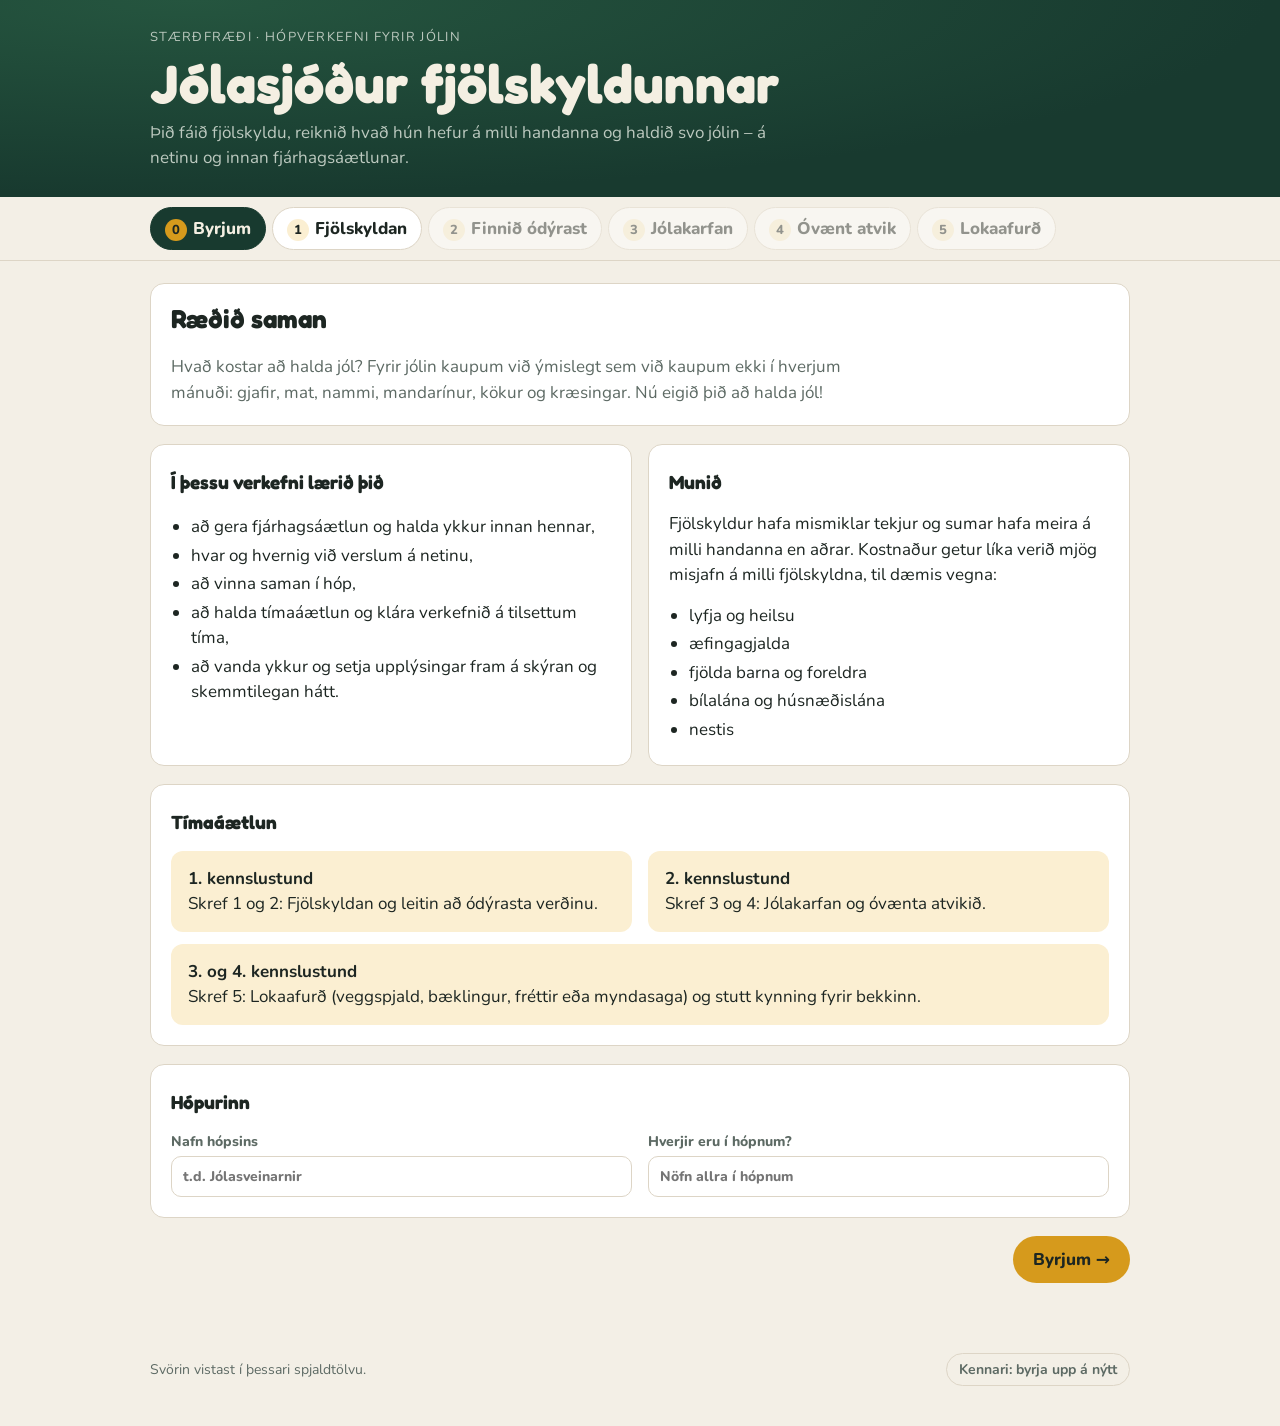
==== commit b38c6b08: "Jólasjóður: skapandi lokaafurð og kennaraskoðun (?kennari) Co-Authored-By: Claude Opus 5.5 <noreply@" ====
--- a/jolasjodur/index.html
+++ b/jolasjodur/index.html
@@ -154,8 +154,18 @@
 .receipt .cat{font-weight:700;margin-top:8px;text-transform:uppercase;font-size:12.5px;letter-spacing:.06em}
 .receipt .store{color:#6b6559;font-size:12.5px}
 .receipt .big{font-weight:700;font-size:16px}
-.qa{display:flex;flex-direction:column;gap:14px}
-.print-answers{display:none}
+.choices{display:grid;grid-template-columns:1fr 1fr;gap:10px}
+@media (max-width:560px){.choices{grid-template-columns:1fr}}
+.choice{display:flex;flex-direction:column;gap:4px;text-align:left;border:2px solid var(--line);background:var(--surface);border-radius:14px;padding:14px 16px;cursor:pointer}
+.choice b{font-family:var(--display);font-weight:600;font-size:20px}
+.choice span{color:var(--dim);font-size:15px}
+.choice[aria-pressed="true"]{border-color:var(--green);background:var(--green-soft)}
+.choice[aria-pressed="true"] b::after{content:" ✓";color:var(--green)}
+.gat{display:flex;flex-direction:column;gap:8px}
+.gat label{display:flex;gap:10px;align-items:flex-start;cursor:pointer}
+.gat input{width:22px;height:22px;flex:none;margin-top:1px;accent-color:var(--green)}
+.gat input:checked+span{color:var(--dim);text-decoration:line-through}
+.teach{background:var(--gold);color:#1d2622;font-weight:800;text-align:center;padding:8px 16px}
 
 footer{padding-block:0 40px;color:var(--dim);font-size:14px}
 footer .inner{display:flex;gap:10px;flex-wrap:wrap;align-items:center}
@@ -166,8 +176,7 @@
   body{background:#fff;font-size:12pt}
   .card{border:0;padding:0}
   .receipt{border:1px solid #999}
-  textarea{display:none}
-  .print-answers{display:block;white-space:pre-wrap;border-left:3px solid #999;padding-left:10px;margin-top:4px}
+  .teach{display:none}
 }
 </style>
 </head>
@@ -179,6 +188,7 @@
   <p class="who" id="whoLine" hidden></p>
 </div></header>
 
+<div class="teach" id="teach" hidden>Kennaraskoðun: öll skref eru opin og ekkert vistast. Nemendur nota slóðina án ?kennari.</div>
 <nav class="rail pad" aria-label="Skref"><div class="inner" id="rail"></div></nav>
 
 <main class="pad"><div class="inner" id="main"></div></main>
@@ -256,23 +266,50 @@
 const CATS=["Jólamatur","Meðlæti","Eftirréttur","Sætindi og ávextir","Drykkir","Gjafir","Skraut og annað"];
 const BUDIR=["Bónus","Krónan","Nettó","Hagkaup","Heimkaup","Fjarðarkaup","Elko","Penninn Eymundsson","A4","Rúmfatalagerinn","Byko","Húsasmiðjan","Útilíf","Kids Coolshop"];
 const TENGLAR=[["Krónan","https://kronan.is"],["Nettó","https://netto.is"],["Hagkaup","https://hagkaup.is"],["Heimkaup","https://heimkaup.is"],["Bónus","https://bonus.is"],["Elko","https://elko.is"],["Penninn Eymundsson","https://penninn.is"],["A4","https://a4.is"]];
-const STEPS=["Byrjum","Fjölskyldan","Finnið ódýrast","Jólakarfan","Óvænt atvik","Kvittun"];
-const SPURN=[
- "Hvað kostuðu jólin hjá fjölskyldunni ykkar samtals og hvað var mikið eftir í jólasjóðnum?",
- "Í hvaða verslunum fannst ykkur ódýrast að versla? Kom eitthvað verð ykkur á óvart?",
- "Hverju þurftuð þið að sleppa eða breyta til að halda ykkur innan fjárhagsáætlunar?",
- "Hvaða áhrif hafði óvænta atvikið á jólin ykkar?",
- "Ef fjölskyldan hefði haft 50.000 kr. minna, hverju hefðuð þið sleppt?"
+const STEPS=["Byrjum","Fjölskyldan","Finnið ódýrast","Jólakarfan","Óvænt atvik","Lokaafurð"];
+const AFURD=[
+ {id:"veggspjald",t:"Veggspjald",d:"Jólin hjá fjölskyldunni ykkar á einu veggspjaldi, á A3-blaði eða í spjaldtölvunni. Prentið kvittunina og límið hana á."},
+ {id:"baeklingur",t:"Jólabæklingur",d:"Auglýsingabæklingur eins og verslanirnar senda heim fyrir jólin, nema með ykkar innkaupum og bestu kaupunum."},
+ {id:"frettir",t:"Jólafréttir",d:"1–2 mínútna fréttatími á myndbandi. Einn er fréttamaður og hinir eru viðmælendur, t.d. mamman, pabbinn eða verslunarstjórinn."},
+ {id:"myndasaga",t:"Myndasaga",d:"Sagan af jólum fjölskyldunnar, frá því að launin koma inn og þar til jólin ganga í garð."}
+];
+const GAT=[
+ "Fjölskyldan: hverjir eru í henni og hvað hún hafði í jólasjóð",
+ "Útreikningurinn: laun − föst útgjöld = jólasjóður",
+ "Hvar þið funduð ódýrustu jólasteikina og hvað hún kostaði",
+ "Óvænta atvikið og hvernig þið brugðust við því",
+ "Niðurstaðan: hvað jólin kostuðu og hvað var eftir í sjóðnum",
+ "Eitt gott ráð til fjölskyldna sem vilja spara fyrir jólin",
+ "Nöfn allra í hópnum"
+];
+const MAT=[
+ ["Útreikningar","Tölurnar eru réttar og koma heim og saman við kvittunina."],
+ ["Innihald","Allt á gátlistanum kemur fram."],
+ ["Vandvirkni","Lokaafurðin er snyrtileg, skýr og skemmtileg."],
+ ["Kynning og samvinna","Allir í hópnum taka þátt og þið kláruðuð á tilsettum tíma."]
 ];
 
 /* ============ STAÐA ============ */
 const KEY="jolasjodur-v1";
 const fresh=()=>({step:0,hopur:"",nofn:"",fam:null,sjodurSvar:"",sjodurOk:false,tilraunir:0,
   leit:Object.fromEntries(LEIT.map(l=>[l.id,{vara:"",handa:"",v:[{b:"",p:""},{b:"",p:""},{b:"",p:""}]}])),
-  karfa:[],atvik:null,svor:SPURN.map(()=>"")});
+  karfa:[],atvik:null,afurd:"",gat:GAT.map(()=>false)});
+const KENNARI=new URLSearchParams(location.search).has("kennari");
+function demo(){const d=fresh();Object.assign(d,{hopur:"Sýnishorn",nofn:"Kennaraskoðun",fam:0,sjodurSvar:"212.000",sjodurOk:true,atvik:0,afurd:"veggspjald"});
+  const L=(id,vara,v,handa)=>{d.leit[id]={vara,handa:handa||"",v:v.map(([b,p])=>({b,p}))};};
+  L("kjot","Hamborgarhryggur, 1,4 kg",[["Krónan","6.990"],["Bónus","6.590"],["Hagkaup","7.490"]]);
+  L("mand","Mandarínur, 2,3 kg kassi",[["Krónan","1.398"],["Bónus","1.298"],["Nettó","1.459"]]);
+  L("konf","Konfektkassi, 400 g",[["Krónan","3.199"],["Hagkaup","3.499"],["Nettó","3.149"]]);
+  L("ol","Jólaöl, 2 l",[["Bónus","598"],["Krónan","629"],["Hagkaup","699"]]);
+  L("gjof","Spil",[["Elko","5.995"],["Penninn Eymundsson","6.499"],["A4","5.799"]],"Óli (8 ára)");
+  d.karfa=[{cat:"Meðlæti",vara:"Rauðkál",b:"Bónus",verd:"459",magn:"1",handa:""},{cat:"Meðlæti",vara:"Kartöflur, 2 kg",b:"Bónus",verd:"798",magn:"1",handa:""},
+   {cat:"Eftirréttur",vara:"Ís",b:"Krónan",verd:"1.299",magn:"1",handa:""},{cat:"Sætindi og ávextir",vara:"Piparkökur",b:"Nettó",verd:"599",magn:"2",handa:""},
+   {cat:"Gjafir",vara:"Bók",b:"Penninn Eymundsson",verd:"5.490",magn:"1",handa:"Sara (12 ára)"}];
+  return d;}
 let S=fresh();
-try{const r=localStorage.getItem(KEY);if(r)S=Object.assign(fresh(),JSON.parse(r));}catch(e){}
-const save=()=>{try{localStorage.setItem(KEY,JSON.stringify(S));}catch(e){}};
+if(KENNARI)S=demo();
+else try{const r=localStorage.getItem(KEY);if(r)S=Object.assign(fresh(),JSON.parse(r));}catch(e){}
+const save=()=>{if(KENNARI)return;try{localStorage.setItem(KEY,JSON.stringify(S));}catch(e){}};
 
 /* ============ HJÁLP ============ */
 const kr=n=>String(Math.round(n)).replace(/\B(?=(\d{3})+(?!\d))/g,".")+" kr.";
@@ -298,7 +335,7 @@
 const linaSamtals=l=>(isFinite(l.verd)?l.verd:0)*(isFinite(l.magn)?l.magn:0);
 const eytt=()=>allarLinur().reduce((a,l)=>a+linaSamtals(l),0);
 function opinn(i){
-  if(i<=1)return true;
+  if(i<=1||KENNARI)return true;
   if(!S.sjodurOk)return false;
   if(i<=3)return true;
   if(i===4)return allarLinur().length>=6;
@@ -342,7 +379,7 @@
     <div class="box gold"><b>1. kennslustund</b><br>Skref 1 og 2: Fjölskyldan og leitin að ódýrasta verðinu.</div>
     <div class="box gold"><b>2. kennslustund</b><br>Skref 3 og 4: Jólakarfan og óvænta atvikið.</div>
   </div>
-  <div class="box gold"><b>3. kennslustund</b><br>Skref 5: Kvittunin tilbúin og stutt kynning fyrir bekkinn.</div>
+  <div class="box gold"><b>3. og 4. kennslustund</b><br>Skref 5: Lokaafurð (veggspjald, bæklingur, fréttir eða myndasaga) og stutt kynning fyrir bekkinn.</div>
 </section>
 <section class="card stack">
   <h3>Hópurinn</h3>
@@ -372,7 +409,7 @@
     <div class="row"><input type="text" inputmode="numeric" id="sjodurSvar" value="${esc(S.sjodurSvar)}" placeholder="Svar í krónum" style="max-width:220px" ${S.sjodurOk?"disabled":""}>
      ${S.sjodurOk?"":`<button class="btn" id="checkSjodur">Athuga</button>`}</div>
     <div id="sjodurMsg">${S.sjodurOk?`<p class="msg ok">Rétt! Jólasjóðurinn ykkar er ${kr(sjodur())}</p>`:""}</div>
-   </div></section>${nextBtn(2)}`;
+   </div></section>${KENNARI?`<div class="box gold row noprint"><b>Kennari:</b> fjölskylda ${S.fam+1} af ${FAM.length} · jólasjóður ${kr(sjodur())}<button class="btn small right" id="nextFam">Næsta fjölskylda →</button></div>`:""}${nextBtn(2)}`;
 };
 
 V[2]=()=>`
@@ -462,18 +499,27 @@
       :a.a>0?"Jólasjóðurinn hefur stækkað. Ræðið saman hvort þið viljið nota peninginn eða geyma hann."
       :"Farið aftur í jólakörfuna og gerið breytingarnar sem spjaldið segir til um."}</p>
     <div class="row"><button class="btn ghost" data-go="3">← Aftur í jólakörfuna</button></div></div>
-  </section>${nextBtn(5,"Klára kvittunina")}`;};
+  </section>${KENNARI?`<div class="box gold row noprint"><b>Kennari:</b> atvik ${S.atvik+1} af ${ATVIK.length}<button class="btn small right" id="nextEvent">Næsta atvik →</button></div>`:""}${nextBtn(5,"Áfram í lokaafurðina")}`;};
 
 V[5]=()=>{
   const f=fam(),L=allarLinur(),a=S.atvik!=null?ATVIK[S.atvik]:null,e=eytt(),s=heildarSjodur();
   const byCat=CATS.map(c=>[c,L.filter(l=>l.cat===c&&linaSamtals(l)>0)]).filter(([,x])=>x.length);
   const vantar=krofur().filter(([ok])=>!ok);
   return `
-<section class="card stack noprint"><h2>Skref 5: Kvittun og kynning</h2>
- <p class="lead">Hér er jólakvittunin ykkar. Svarið spurningunum hér fyrir neðan og notið kvittunina og svörin í stuttri kynningu fyrir bekkinn (2–3 mínútur).</p>
- ${vantar.length?`<div class="box red stack"><b>Ennþá vantar:</b><ul class="clean">${vantar.map(([,t])=>`<li>${esc(t)}</li>`).join("")}</ul><div class="row"><button class="btn ghost" data-go="3">← Aftur í jólakörfuna</button></div></div>`:`<div class="box green"><b>Allt komið!</b> Karfan uppfyllir allar kröfurnar.</div>`}
-</section>
-<section class="card">
+<section class="card stack noprint"><h2>Skref 5: Lokaafurð og kynning</h2>
+ <p class="lead">Nú segið þið bekknum frá jólunum hjá fjölskyldunni ykkar. Þið veljið sjálf hvernig, en kvittunin hér fyrir neðan er grunnurinn og allt á gátlistanum þarf að koma fram.</p>
+ ${vantar.length?`<div class="box red stack"><b>Áður en þið byrjið vantar enn í körfuna:</b><ul class="clean">${vantar.map(([,t])=>`<li>${esc(t)}</li>`).join("")}</ul><div class="row"><button class="btn ghost" data-go="3">← Aftur í jólakörfuna</button></div></div>`:`<div class="box green"><b>Karfan er tilbúin!</b> Nú getið þið byrjað á lokaafurðinni.</div>`}
+</section>
+<section class="card stack noprint"><h3>1. Veljið lokaafurð</h3>
+ <div class="choices">${AFURD.map(x=>`<button class="choice" data-afurd="${x.id}" aria-pressed="${S.afurd===x.id}"><b>${x.t}</b><span>${x.d}</span></button>`).join("")}</div>
+ <p class="lead" style="font-size:15px">Þið megið vinna á blaði eða í spjaldtölvunni, t.d. í Canva, Keynote eða Book Creator.</p>
+</section>
+<section class="card stack noprint"><h3>2. Þetta verður að koma fram</h3>
+ <p class="lead">Hakið við jafnóðum og þið klárið hvert atriði.</p>
+ <div class="gat">${GAT.map((g,i)=>`<label><input type="checkbox" data-gat="${i}" ${S.gat[i]?"checked":""}><span>${esc(g)}</span></label>`).join("")}</div>
+</section>
+<section class="card stack"><h3 class="noprint">3. Jólakvittunin ykkar</h3>
+ <p class="lead noprint">Prentið kvittunina eða takið skjáskot af henni og notið hana í lokaafurðinni.</p>
  <div class="receipt">
   <h3>Jólakvittun</h3>
   <p class="c">${esc(f.nafn)}</p>
@@ -488,14 +534,22 @@
   <div class="r big"><span>${s-e<0?"Yfir áætlun":"Eftir"}</span><span>${kr(Math.abs(s-e))}</span></div>
   <hr><p class="c">Gleðileg jól!</p>
  </div>
-</section>
-<section class="card qa"><h3>Spurningar fyrir kynninguna</h3>
- ${SPURN.map((q,i)=>`<label class="f">${i+1}. ${esc(q)}<textarea data-svar="${i}">${esc(S.svor[i])}</textarea><span class="print-answers">${esc(S.svor[i])}</span></label>`).join("")}
-</section>
-<div class="row noprint"><button class="btn gold right" id="printBtn">Prenta kvittun og svör</button></div>`;};
+ <div class="row noprint"><button class="btn gold right" id="printBtn">Prenta kvittunina</button></div>
+</section>
+<section class="cols noprint">
+ <div class="card stack"><h3>4. Kynningin</h3>
+  <ul class="clean">
+   <li>Kynningin tekur 2–3 mínútur.</li>
+   <li>Allir í hópnum segja eitthvað.</li>
+   <li>Sýnið lokaafurðina og útskýrið tölurnar.</li>
+   <li>Segið frá einu sem kom ykkur á óvart.</li>
+  </ul></div>
+ <div class="card stack"><h3>Svona verður metið</h3>
+  <ul class="clean">${MAT.map(([h,t])=>`<li><b>${h}:</b> ${t}</li>`).join("")}</ul></div>
+</section>`;};
 
 let anim=false;
-function render(){rail();$("main").innerHTML=V[S.step]();anim=false;
+function render(){$("teach").hidden=!KENNARI;$("reset").hidden=KENNARI;rail();$("main").innerHTML=V[S.step]();anim=false;
   if(S.step===2)updLeit();
   if(S.step===3||S.step===4)updKarfa();}
 
@@ -514,6 +568,9 @@
   const d=t.closest("[data-del]");if(d){S.karfa.splice(+d.dataset.del,1);save();render();return;}
   if(t.id==="drawEvent"){S.atvik=Math.floor(Math.random()*ATVIK.length);anim=true;save();render();return;}
   if(t.id==="printBtn"){window.print();return;}
+  const af=t.closest("[data-afurd]");if(af){S.afurd=af.dataset.afurd;save();document.querySelectorAll("[data-afurd]").forEach(x=>x.setAttribute("aria-pressed",x===af));return;}
+  if(t.id==="nextFam"){S.fam=(S.fam+1)%FAM.length;render();return;}
+  if(t.id==="nextEvent"){S.atvik=(S.atvik+1)%ATVIK.length;render();return;}
 });
 $("main").addEventListener("input",e=>{
   const t=e.target;
@@ -521,7 +578,7 @@
   if(t.id==="sjodurSvar"){S.sjodurSvar=t.value;save();return;}
   if(t.dataset.leit){const L=S.leit[t.dataset.leit];if(t.dataset.i!=null)L.v[+t.dataset.i][t.dataset.k]=t.value;else L[t.dataset.k]=t.value;save();updLeit();rail();return;}
   if(t.dataset.r!=null){S.karfa[+t.dataset.r][t.dataset.k]=t.value;save();updKarfa();rail();return;}
-  if(t.dataset.svar!=null){S.svor[+t.dataset.svar]=t.value;const p=t.nextElementSibling;if(p)p.textContent=t.value;save();return;}
+  if(t.dataset.gat!=null){S.gat[+t.dataset.gat]=t.checked;save();return;}
 });
 $("main").addEventListener("change",e=>{const t=e.target;
   if(t.dataset.r!=null&&t.dataset.k==="cat"){render();}   /* sýna/fela „handa hverjum“ */
